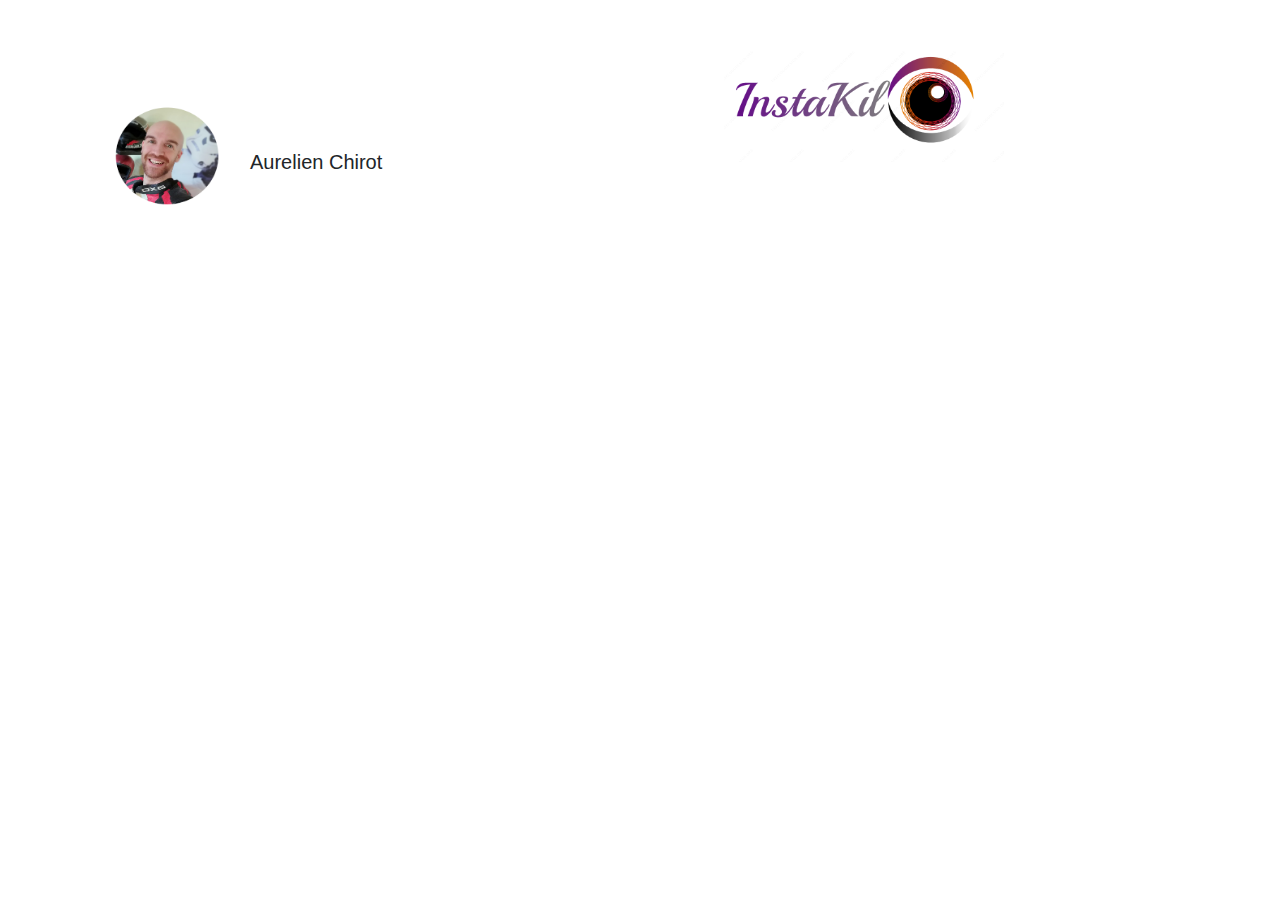
==== accueil.html @ dcd367f1 "encours" ====
<!DOCTYPE html>

<html>
	<head>
		<meta charset="utf-8">
		<title>INSTAKILO</title>
		<script type="text/javascript" src="node_modules/jquery/dist/jquery.min.js"></script>
		<link rel="stylesheet" href="node_modules/bootstrap/dist/css/bootstrap.min.css">
		<link rel=Stylesheet type="text/css" href=style.css>
	</head>



	<body>
		<div id="nom">
			<h5>Aurelien Chirot</h5>
		</div>

		
		<img   id="photo"src="orel1.png" width="120" height="120" alt="">
		

		
		<img id="logo" src="fond1trans.png" width="280" height="120" alt="">
		






		<script type="text/javascript" src="node_modules/bootstrap/dist/js/bootstrap.bundle.min.js"></script>
		<script type="text/javascript" src="app.js"></script>
	</body>
</html>
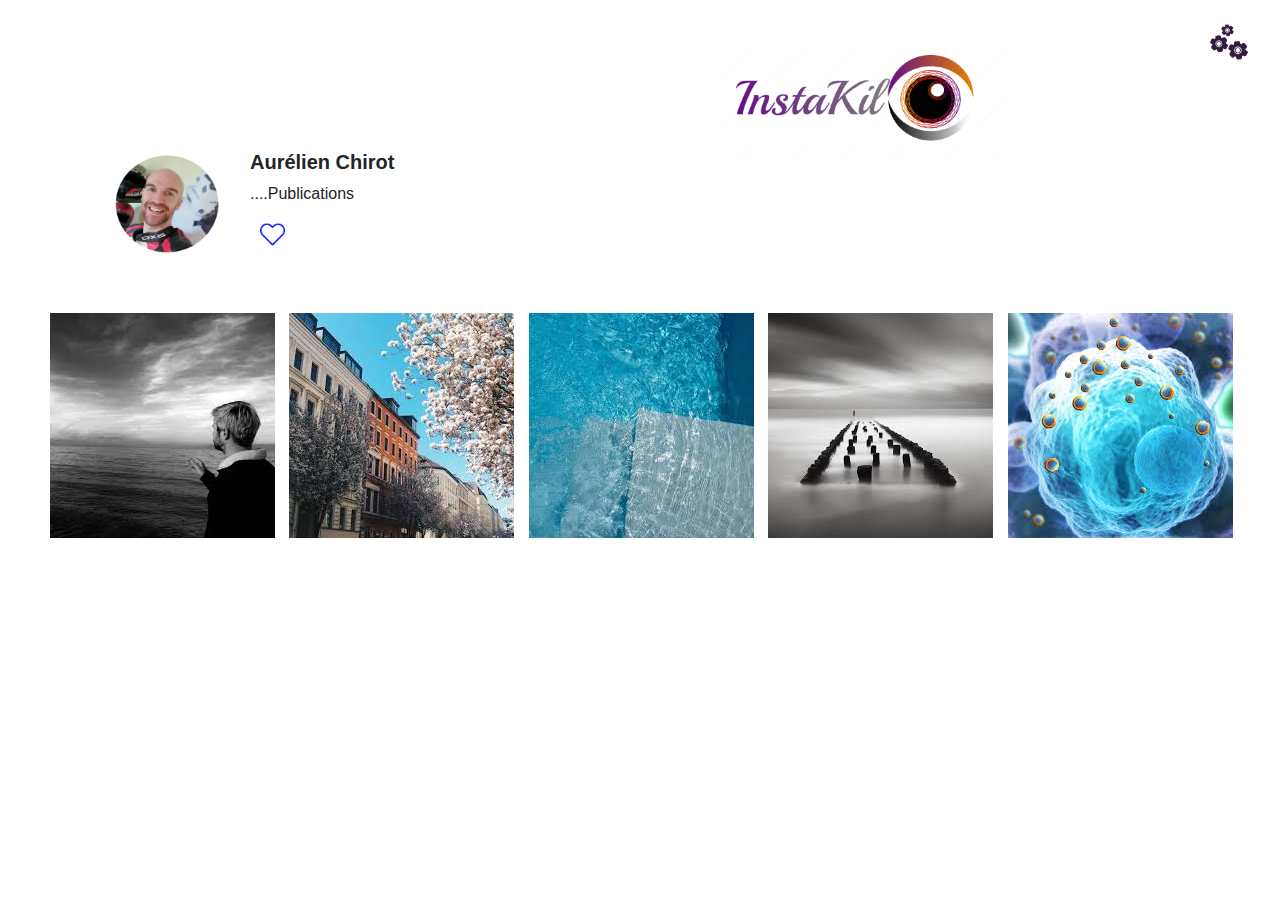
==== commit 06993c40: "ca avance biengit add heart.pnggit add heart.png" ====
--- a/accueil.html
+++ b/accueil.html
@@ -13,17 +13,28 @@
 
 	<body>
 		<div id="nom">
-			<h5>Aurelien Chirot</h5>
+			<h5><strong>Aurélien Chirot</strong></h5>
+			<p>....Publications</p>
+			<img id="coeur" src="heart.png" witch="25" height="25" alt="">
 		</div>
 
-		
+
 		<img   id="photo"src="orel1.png" width="120" height="120" alt="">
 		
+		<img id="logo" src="fond1trans.png" width="280" height="120" alt="">
+		<div id="button">
+            <span><button id="reglage"><img id="setting" src="button_setting.png"></button></span>    
+            </div>
 
-		
-		<img id="logo" src="fond1trans.png" width="280" height="120" alt="">
-		
-
+	<header>
+        	<div id="photoaccueil">
+            	<span><img class="i" src="images/images.jpeg" /></span>
+            	<span><img class="i" src="images/images (1).jpeg" /></span>
+            	<span><img class="i" src="images/images (2).jpeg" /></span>
+            	<span><img class="i" src="images/images (3).jpeg" /></span>
+            	<span><img class="i" src="images/images (4).jpeg" /></span>
+       	 	</div>
+	</header>
 
 
 
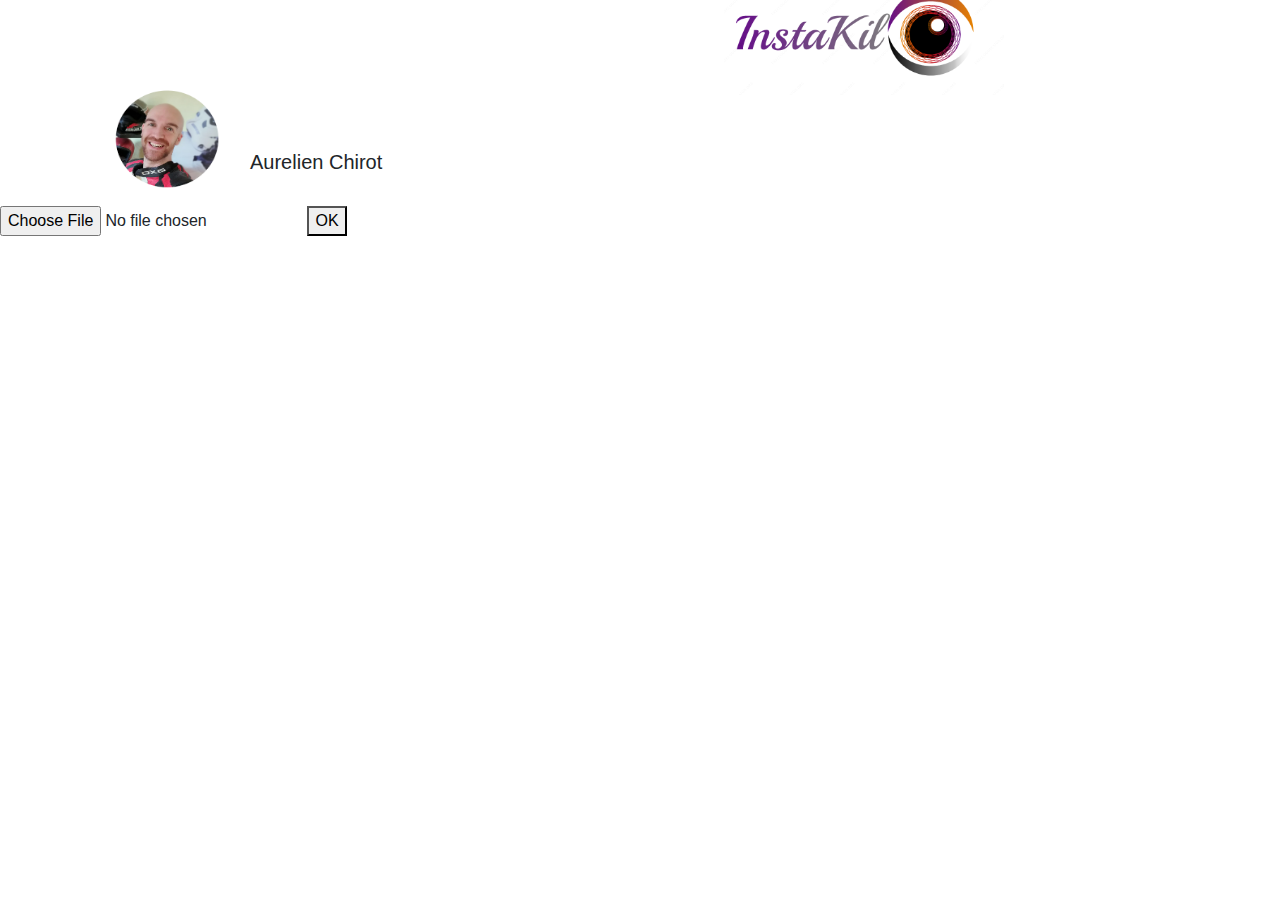
==== commit 77716d28: "addimg" ====
--- a/accueil.html
+++ b/accueil.html
@@ -13,29 +13,17 @@
 
 	<body>
 		<div id="nom">
-			<h5><strong>Aurélien Chirot</strong></h5>
-			<p>....Publications</p>
-			<img id="coeur" src="heart.png" witch="25" height="25" alt="">
+			<h5>Aurelien Chirot</h5>
 		</div>
+		
+		<img id="photo"src="orel1.png" width="120" height="120" alt="">
+		<img id="logo" src="fond1trans.png" width="280" height="120" alt="">
+		
 
-
-		<img   id="photo"src="orel1.png" width="120" height="120" alt="">
-		
-		<img id="logo" src="fond1trans.png" width="280" height="120" alt="">
-		<div id="button">
-            <span><button id="reglage"><img id="setting" src="button_setting.png"></button></span>    
-            </div>
-
-	<header>
-        	<div id="photoaccueil">
-            	<span><img class="i" src="images/images.jpeg" /></span>
-            	<span><img class="i" src="images/images (1).jpeg" /></span>
-            	<span><img class="i" src="images/images (2).jpeg" /></span>
-            	<span><img class="i" src="images/images (3).jpeg" /></span>
-            	<span><img class="i" src="images/images (4).jpeg" /></span>
-       	 	</div>
-	</header>
-
+		<div id="divPhoto">
+		</div>
+			<input type="file" name="inPhoto" id="inPhoto" value="">
+			<button id="buttonAjout">OK</button>
 
 
 
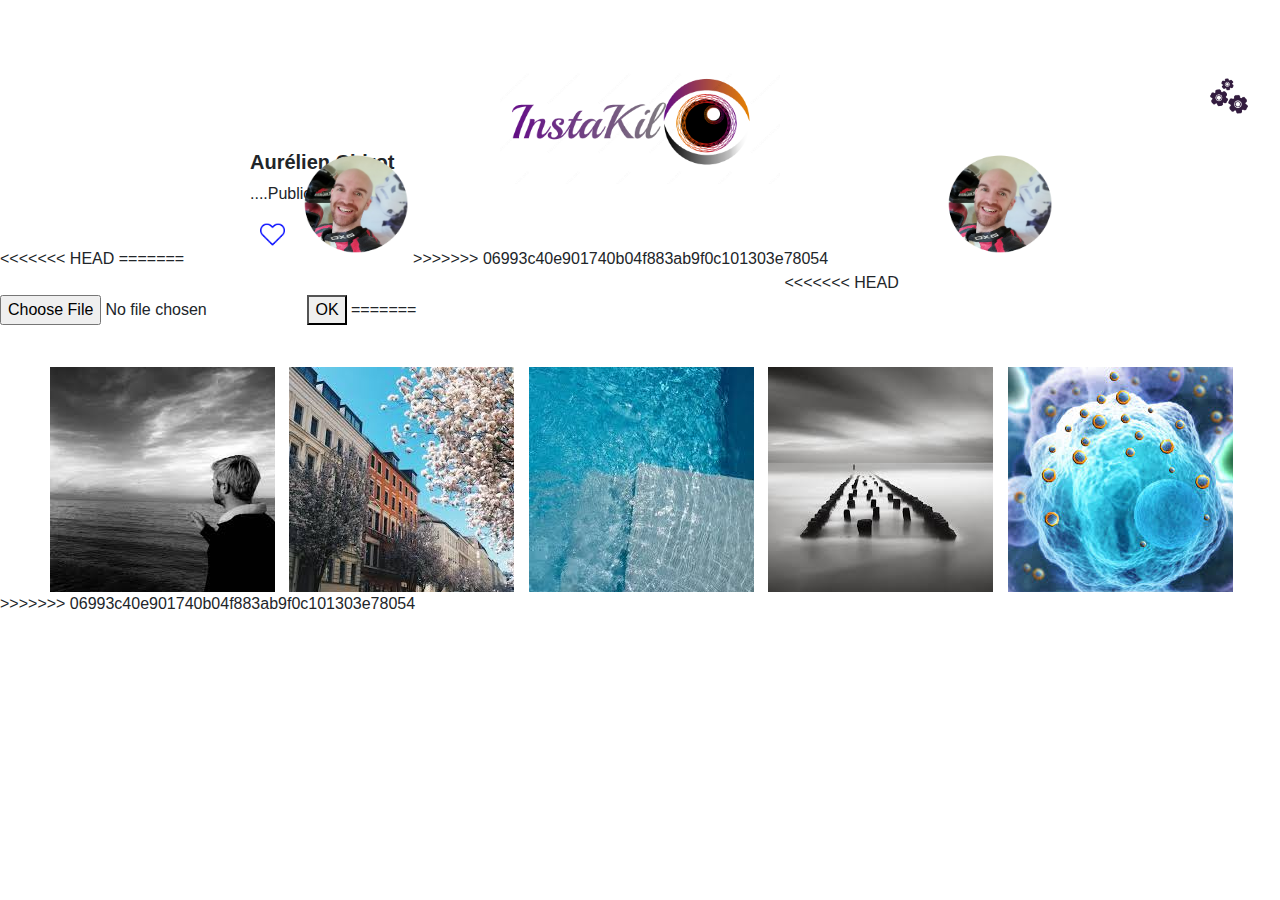
==== commit 038040ec: "add" ====
--- a/accueil.html
+++ b/accueil.html
@@ -13,17 +13,42 @@
 
 	<body>
 		<div id="nom">
-			<h5>Aurelien Chirot</h5>
+			<h5><strong>Aurélien Chirot</strong></h5>
+			<p>....Publications</p>
+			<img id="coeur" src="heart.png" witch="25" height="25" alt="">
 		</div>
+<<<<<<< HEAD
+=======
+
+
+		<img   id="photo"src="orel1.png" width="120" height="120" alt="">
+>>>>>>> 06993c40e901740b04f883ab9f0c101303e78054
 		
 		<img id="photo"src="orel1.png" width="120" height="120" alt="">
 		<img id="logo" src="fond1trans.png" width="280" height="120" alt="">
+<<<<<<< HEAD
 		
 
 		<div id="divPhoto">
 		</div>
 			<input type="file" name="inPhoto" id="inPhoto" value="">
 			<button id="buttonAjout">OK</button>
+=======
+		<div id="button">
+            <span><button id="reglage"><img id="setting" src="button_setting.png"></button></span>    
+            </div>
+
+	<header>
+        	<div id="photoaccueil">
+            	<span><img class="i" src="images/images.jpeg" /></span>
+            	<span><img class="i" src="images/images (1).jpeg" /></span>
+            	<span><img class="i" src="images/images (2).jpeg" /></span>
+            	<span><img class="i" src="images/images (3).jpeg" /></span>
+            	<span><img class="i" src="images/images (4).jpeg" /></span>
+       	 	</div>
+	</header>
+
+>>>>>>> 06993c40e901740b04f883ab9f0c101303e78054
 
 
 
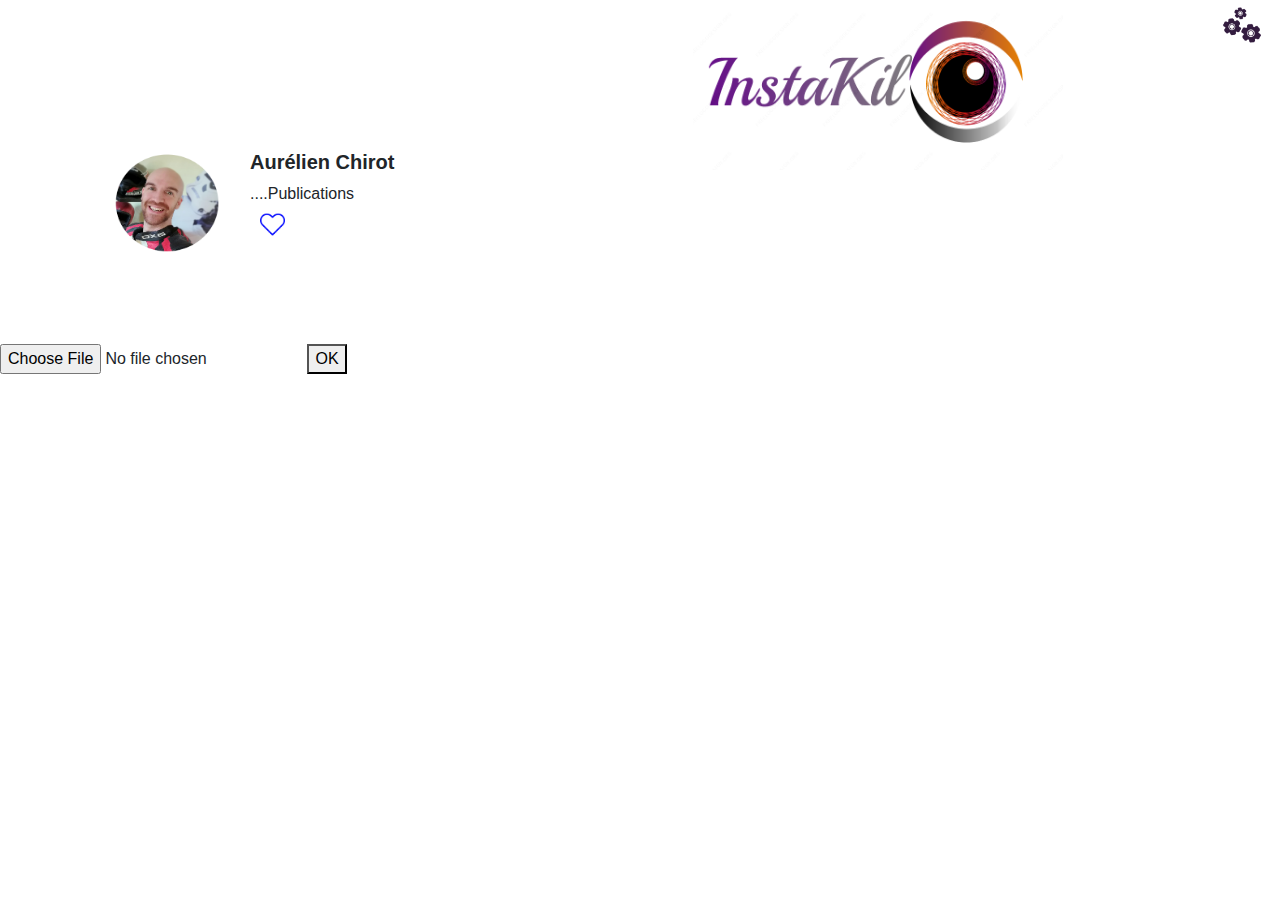
==== commit 6324cead: "finalisation" ====
--- a/accueil.html
+++ b/accueil.html
@@ -1,59 +1,45 @@
 <!DOCTYPE html>
 
 <html>
-	<head>
-		<meta charset="utf-8">
-		<title>INSTAKILO</title>
-		<script type="text/javascript" src="node_modules/jquery/dist/jquery.min.js"></script>
-		<link rel="stylesheet" href="node_modules/bootstrap/dist/css/bootstrap.min.css">
-		<link rel=Stylesheet type="text/css" href=style.css>
-	</head>
+<head>
+	<meta charset="utf-8">
+	<title>INSTAKILO</title>
+	<script type="text/javascript" src="node_modules/jquery/dist/jquery.min.js"></script>
+	<link rel="stylesheet" href="node_modules/bootstrap/dist/css/bootstrap.min.css">
+	<link rel=Stylesheet type="text/css" href=style.css>
+</head>
 
+<body>
+	<div id="nom">
+		<h5><strong>Aurélien Chirot</strong></h5>
+		<p>....Publications</p>
+		<img id="coeur" src="heart.png" witch="25" height="25" alt="">
+		<img id="logo" src="fond1trans.png" width="370" height="170" alt="">
+	</div>
 
+	<img   id="photo"src="orel1.png" width="120" height="120" alt="">
 
-	<body>
-		<div id="nom">
-			<h5><strong>Aurélien Chirot</strong></h5>
-			<p>....Publications</p>
-			<img id="coeur" src="heart.png" witch="25" height="25" alt="">
+	<div id="reglage" class="btn-group dropleft" role="group" aria-label="Button group with nested dropdown">
+
+		<div class="btn-group dropleft" role="group">
+			<button id="btnGroupDrop1" data-toggle="dropdown" aria-haspopup="true" aria-expanded="false">
+				<img id="setting" src="button_setting.png">
+			</button>
+			<div id="menu" class="dropdown-menu" aria-labelledby="btnGroupDrop1">
+				<a class="dropdown-item" href="#">Ajouter une Photo</a>
+				<a class="dropdown-item" href="#">Supprimer une Photo</a>
+				<a class="dropdown-item" href="#">Paramètres Profil</a>
+			</div>
 		</div>
-<<<<<<< HEAD
-=======
+	</div>
 
+	<input type="file" name="inPhoto" id="inPhoto" value="">
+	<button id="buttonAjout">OK</button>
+	<div id="divPhoto" class="img">
+		<img>
+	</div>
 
-		<img   id="photo"src="orel1.png" width="120" height="120" alt="">
->>>>>>> 06993c40e901740b04f883ab9f0c101303e78054
-		
-		<img id="photo"src="orel1.png" width="120" height="120" alt="">
-		<img id="logo" src="fond1trans.png" width="280" height="120" alt="">
-<<<<<<< HEAD
-		
-
-		<div id="divPhoto">
-		</div>
-			<input type="file" name="inPhoto" id="inPhoto" value="">
-			<button id="buttonAjout">OK</button>
-=======
-		<div id="button">
-            <span><button id="reglage"><img id="setting" src="button_setting.png"></button></span>    
-            </div>
-
-	<header>
-        	<div id="photoaccueil">
-            	<span><img class="i" src="images/images.jpeg" /></span>
-            	<span><img class="i" src="images/images (1).jpeg" /></span>
-            	<span><img class="i" src="images/images (2).jpeg" /></span>
-            	<span><img class="i" src="images/images (3).jpeg" /></span>
-            	<span><img class="i" src="images/images (4).jpeg" /></span>
-       	 	</div>
-	</header>
-
->>>>>>> 06993c40e901740b04f883ab9f0c101303e78054
-
-
-
-
-		<script type="text/javascript" src="node_modules/bootstrap/dist/js/bootstrap.bundle.min.js"></script>
-		<script type="text/javascript" src="app.js"></script>
-	</body>
+	<script type="text/javascript" src="node_modules/bootstrap/dist/js/bootstrap.bundle.min.js"></script>
+	<script type="text/javascript" src="app.js"></script>
+</body>
 </html>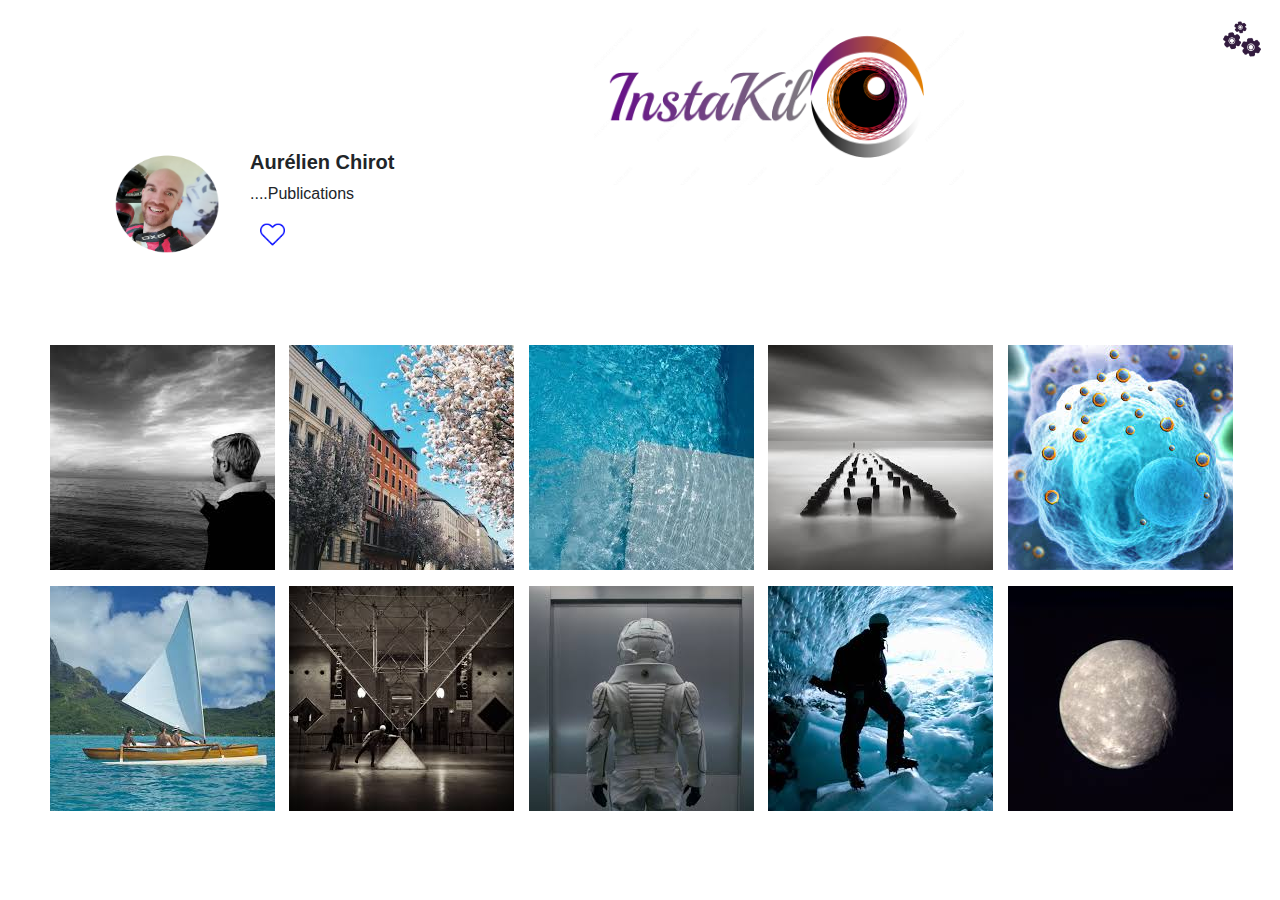
==== commit 9c447a0b: "finalisation" ====
--- a/accueil.html
+++ b/accueil.html
@@ -1,45 +1,71 @@
 <!DOCTYPE html>
 
 <html>
-<head>
-	<meta charset="utf-8">
-	<title>INSTAKILO</title>
-	<script type="text/javascript" src="node_modules/jquery/dist/jquery.min.js"></script>
-	<link rel="stylesheet" href="node_modules/bootstrap/dist/css/bootstrap.min.css">
-	<link rel=Stylesheet type="text/css" href=style.css>
-</head>
+	<head>
+		<meta charset="utf-8">
+		<title>INSTAKILO</title>
+		<script type="text/javascript" src="node_modules/jquery/dist/jquery.min.js"></script>
+		<link rel="stylesheet" href="node_modules/bootstrap/dist/css/bootstrap.min.css">
+		<link rel=Stylesheet type="text/css" href=style.css>
+	</head>
 
-<body>
-	<div id="nom">
-		<h5><strong>Aurélien Chirot</strong></h5>
-		<p>....Publications</p>
-		<img id="coeur" src="heart.png" witch="25" height="25" alt="">
+
+
+	<body>
+		<div id="nom">
+			<h5><strong>Aurélien Chirot</strong></h5>
+			<p>....Publications</p>
+			<img id="coeur" src="heart.png" witch="25" height="25" alt="">
+		</div>
+
+
+		<img   id="photo"src="orel1.png" width="120" height="120" alt="">
+		
 		<img id="logo" src="fond1trans.png" width="370" height="170" alt="">
+
+
+
+		<div id="reglage" class="btn-group dropleft" role="group" aria-label="Button group with nested dropdown">
+ 
+ 	<div class="btn-group dropleft" role="group">
+  		 	<button id="btnGroupDrop1" data-toggle="dropdown" aria-haspopup="true" aria-expanded="false">
+    	 		<img id="setting" src="button_setting.png">
+   			</button>
+   		<div id="menu" class="dropdown-menu" aria-labelledby="btnGroupDrop1">
+     		<a class="dropdown-item" href="#">Ajouter une Photo</a>
+     		<a class="dropdown-item" href="#">Supprimer une Photo</a>
+     		<a class="dropdown-item" href="#">Paramètres Profil</a> 
+        </div>
+ 		</div>
 	</div>
 
-	<img   id="photo"src="orel1.png" width="120" height="120" alt="">
+	<header>
+        	<div id="photoaccueil">
+        		<p>
+            		<span><img class="i" src="images/images.jpeg" /></span>
+            		<span><img class="i" src="images/images (1).jpeg" /></span>
+            		<span><img class="i" src="images/images (2).jpeg" /></span>
+            		<span><img class="i" src="images/images (3).jpeg" /></span>
+            		<span><img class="i" src="images/images (4).jpeg" /></span>
+            	</p>
+            	<p>
+            		<span><img class="i" src="images/images (5).jpeg" /></span>
+            		<span><img class="i" src="images/images (6).jpeg" /></span>
+            		<span><img class="i" src="images/images (7).jpeg" /></span>
+            		<span><img class="i" src="images/téléchargement (1).jpeg" /></span>
+            		<span><img class="i" src="images/téléchargement (2).jpeg" /></span>
+            	</p>
 
-	<div id="reglage" class="btn-group dropleft" role="group" aria-label="Button group with nested dropdown">
 
-		<div class="btn-group dropleft" role="group">
-			<button id="btnGroupDrop1" data-toggle="dropdown" aria-haspopup="true" aria-expanded="false">
-				<img id="setting" src="button_setting.png">
-			</button>
-			<div id="menu" class="dropdown-menu" aria-labelledby="btnGroupDrop1">
-				<a class="dropdown-item" href="#">Ajouter une Photo</a>
-				<a class="dropdown-item" href="#">Supprimer une Photo</a>
-				<a class="dropdown-item" href="#">Paramètres Profil</a>
-			</div>
-		</div>
-	</div>
+            	
+       	 	</div>
+	</header>
 
-	<input type="file" name="inPhoto" id="inPhoto" value="">
-	<button id="buttonAjout">OK</button>
-	<div id="divPhoto" class="img">
-		<img>
-	</div>
 
-	<script type="text/javascript" src="node_modules/bootstrap/dist/js/bootstrap.bundle.min.js"></script>
-	<script type="text/javascript" src="app.js"></script>
-</body>
+
+
+
+		<script type="text/javascript" src="node_modules/bootstrap/dist/js/bootstrap.bundle.min.js"></script>
+		<script type="text/javascript" src="app.js"></script>
+	</body>
 </html>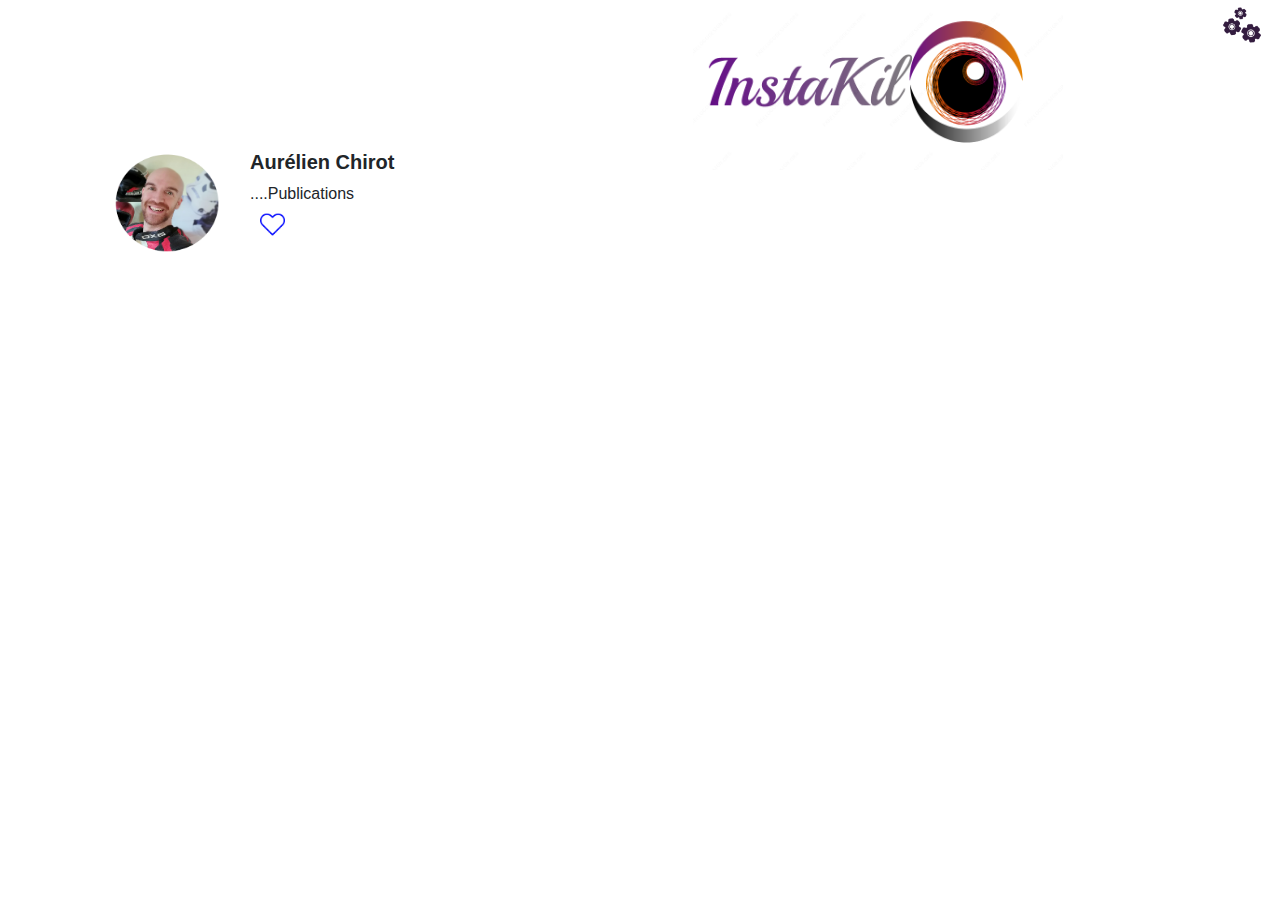
==== commit ad5881c1: "?" ====
--- a/accueil.html
+++ b/accueil.html
@@ -1,71 +1,46 @@
 <!DOCTYPE html>
 
 <html>
-	<head>
-		<meta charset="utf-8">
-		<title>INSTAKILO</title>
-		<script type="text/javascript" src="node_modules/jquery/dist/jquery.min.js"></script>
-		<link rel="stylesheet" href="node_modules/bootstrap/dist/css/bootstrap.min.css">
-		<link rel=Stylesheet type="text/css" href=style.css>
-	</head>
+<head>
+	<meta charset="utf-8">
+	<title>INSTAKILO</title>
+	<script type="text/javascript" src="node_modules/jquery/dist/jquery.min.js"></script>
+	<link rel="stylesheet" href="node_modules/bootstrap/dist/css/bootstrap.min.css">
+	<link rel=Stylesheet type="text/css" href=style.css>
+</head>
 
-
-
-	<body>
-		<div id="nom">
-			<h5><strong>Aurélien Chirot</strong></h5>
-			<p>....Publications</p>
-			<img id="coeur" src="heart.png" witch="25" height="25" alt="">
-		</div>
-
-
-		<img   id="photo"src="orel1.png" width="120" height="120" alt="">
-		
+<body>
+	<div id="nom">
+		<h5><strong>Aurélien Chirot</strong></h5>
+		<p>....Publications</p>
+		<img id="coeur" src="heart.png" witch="25" height="25" alt="">
 		<img id="logo" src="fond1trans.png" width="370" height="170" alt="">
-
-
-
-		<div id="reglage" class="btn-group dropleft" role="group" aria-label="Button group with nested dropdown">
- 
- 	<div class="btn-group dropleft" role="group">
-  		 	<button id="btnGroupDrop1" data-toggle="dropdown" aria-haspopup="true" aria-expanded="false">
-    	 		<img id="setting" src="button_setting.png">
-   			</button>
-   		<div id="menu" class="dropdown-menu" aria-labelledby="btnGroupDrop1">
-     		<a class="dropdown-item" href="#">Ajouter une Photo</a>
-     		<a class="dropdown-item" href="#">Supprimer une Photo</a>
-     		<a class="dropdown-item" href="#">Paramètres Profil</a> 
-        </div>
- 		</div>
 	</div>
 
-	<header>
-        	<div id="photoaccueil">
-        		<p>
-            		<span><img class="i" src="images/images.jpeg" /></span>
-            		<span><img class="i" src="images/images (1).jpeg" /></span>
-            		<span><img class="i" src="images/images (2).jpeg" /></span>
-            		<span><img class="i" src="images/images (3).jpeg" /></span>
-            		<span><img class="i" src="images/images (4).jpeg" /></span>
-            	</p>
-            	<p>
-            		<span><img class="i" src="images/images (5).jpeg" /></span>
-            		<span><img class="i" src="images/images (6).jpeg" /></span>
-            		<span><img class="i" src="images/images (7).jpeg" /></span>
-            		<span><img class="i" src="images/téléchargement (1).jpeg" /></span>
-            		<span><img class="i" src="images/téléchargement (2).jpeg" /></span>
-            	</p>
+	<img   id="photo"src="orel1.png" width="120" height="120" alt="">
 
+	<div id="reglage" class="btn-group dropleft" role="group" aria-label="Button group with nested dropdown">
 
-            	
-       	 	</div>
-	</header>
+		<div class="btn-group dropleft" role="group">
+			<button id="btnGroupDrop1" data-toggle="dropdown" aria-haspopup="true" aria-expanded="false">
+				<img id="setting" src="button_setting.png">
+			</button>
+			<div id="menu" class="dropdown-menu" aria-labelledby="btnGroupDrop1">
+				<a id="add" class="dropdown-item" href="#">Ajouter une Photo</a>
+				<a id="del" class="dropdown-item" href="#">Supprimer une Photo</a>
+				<a id="prof" class="dropdown-item" href="#">Paramètres Profil</a>
+			</div>
+		</div>
+	</div>
 
+	<input type="file" name="inPhoto" id="inPhoto" value="">
+	<button id="buttonAjout">OK</button>
 
+	<div id="divPhoto" class="img">
+		<img id="vide">
+	</div>
 
-
-
-		<script type="text/javascript" src="node_modules/bootstrap/dist/js/bootstrap.bundle.min.js"></script>
-		<script type="text/javascript" src="app.js"></script>
-	</body>
+	<script type="text/javascript" src="node_modules/bootstrap/dist/js/bootstrap.bundle.min.js"></script>
+	<script type="text/javascript" src="app.js"></script>
+</body>
 </html>